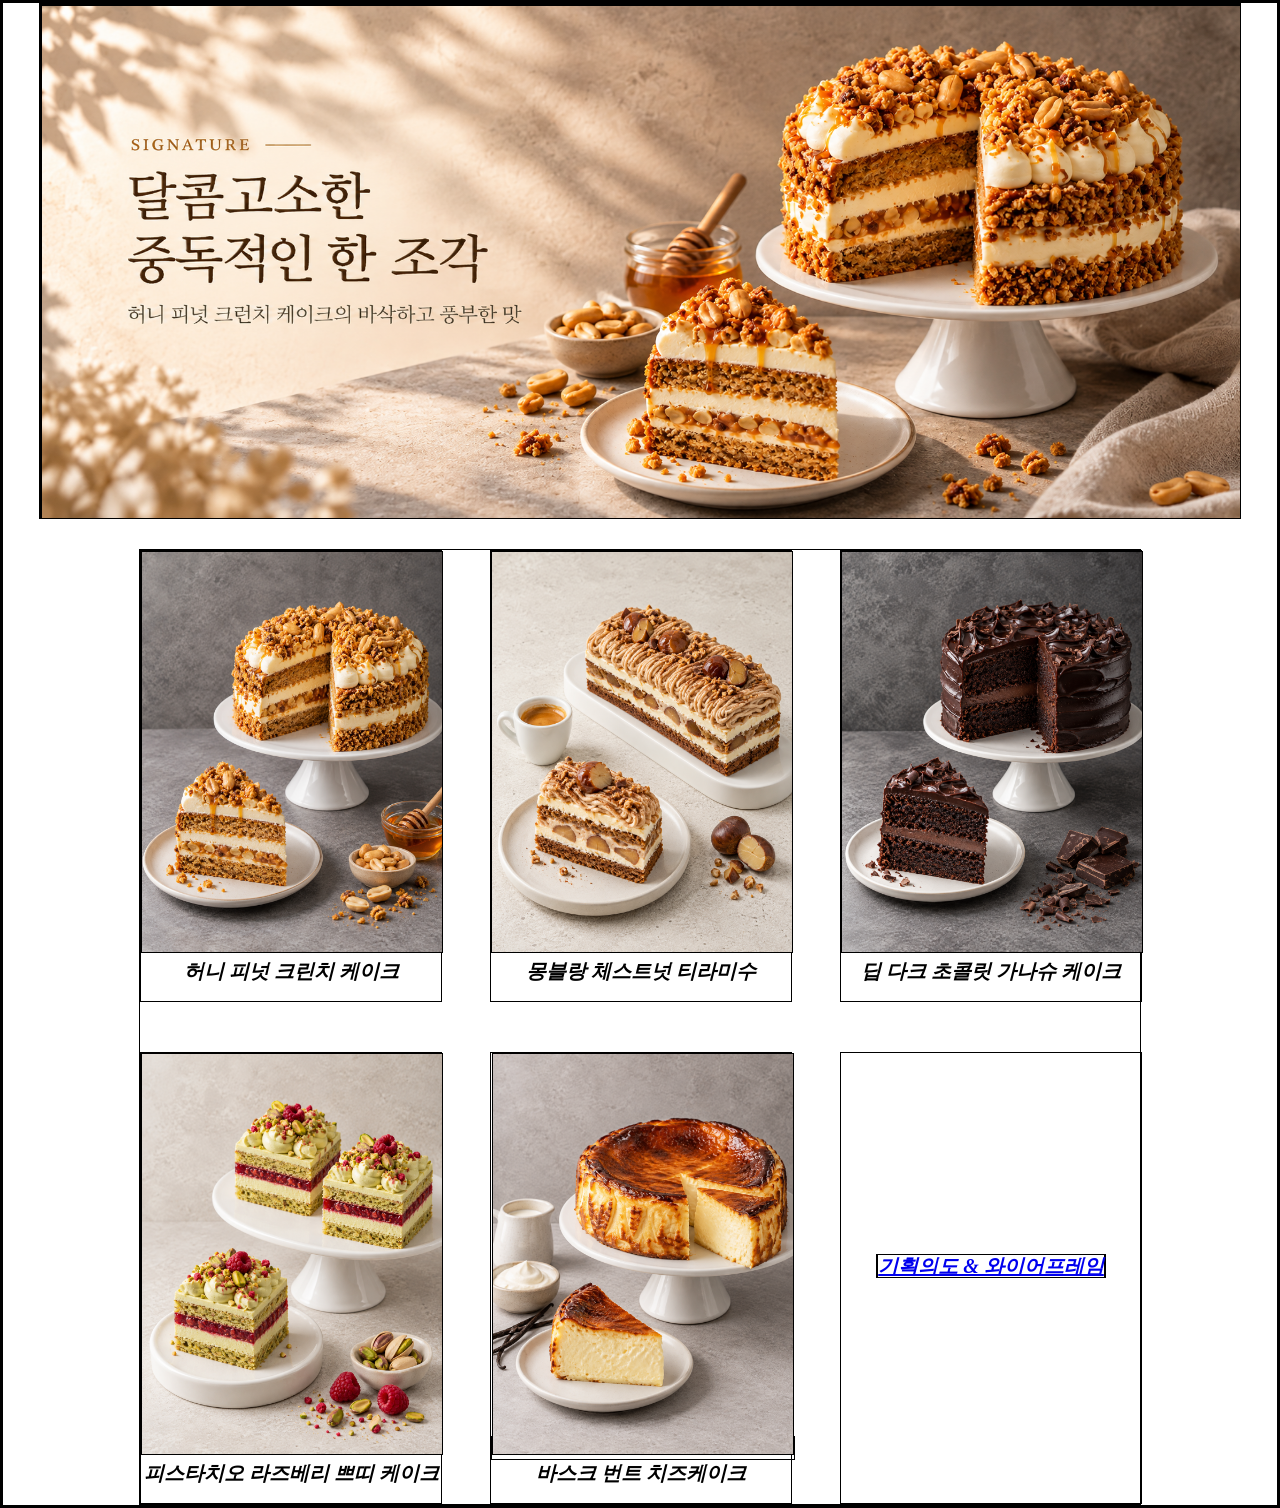
==== menu.html @ df5df7cb "dessert_page" ====
<!DOCTYPE html>
<html lang="en">
<head>
    <meta charset="UTF-8">
    <meta name="viewport" content="width=device-width, initial-scale=1.0">
    <title>Document</title>

    <style>

        *{
            border: 1px solid black;
        }

        body{
            text-align: center;
            background-color: white;
            margin: 0;
        }

        .container{
            display: flex;
            flex-direction: column;
            align-items: center;
            justify-content: center;

            gap: 30px;
        }

        .banner-image{
            width: 1200px;
            height: 514px;

            overflow: hidden;
        }

        .slide-track{
            display: flex;

            animation: slide 20s infinite;
        }

        .item-grid{
            display: grid;
            grid-template-columns: repeat(3,300px);
            gap: 50px;
        }
        .item > a{
            width: 100%;
            height: 100%;
        }

        .item img{
            width: 100%;
            height: 400px;
            /* transition: 0.2s; */
        }
        /* .item img:hover{
            transform: scale(1.1);
        } */

        .item{
            /* background-color: white; */
            color: black;

            width: 300px;
            height: 450px;

            font-weight: bold;
            font-size: 20px;
            font-style: italic;
            transition: 0.2s;
        }

        .item:hover{
            transform: scale(1.1);
        }

        .slide-track > img{
            width: 1200px;
            height: 514px;

            flex-shrink: 0;

            object-fit: cover;
        }

        @keyframes slide{
            0%, 15%{
                transform: translateX(0);
            }

            20%, 35%{
                transform: translateX(-1200px);
            }

            40%, 55%{
                transform: translateX(-2400px);
            }

            60%, 75%{
                transform: translateX(-3600px);
            }

            80%, 95%{
                transform: translateX(-4800px);
            }

            100%{
                transform: translateX(0);
            }
        }

</style>
</head>

<body>

    <div class="container">

        <div class="banner-image">

            <div class="slide-track">
                <img src="img/banner/배너피넛.png" alt="허니 피넛 크런치 케이크">
                <img src="img/banner/배너넛.png" alt="몽블랑 체스트넛 티라미수">
                <img src="img/banner/배너초코.png" alt="딥 다크 초콜릿 가나슈 케이크">
                <img src="img/banner/배너피스타치오.png" alt="피스타치오 라즈베리 쁘띠 케이크">
                <img src="img/banner/배너치즈.png" alt="바스크 번트 치즈케이크">
            </div>

        </div>
        <div class="item-grid">
            <div class="item">
                <img src="img/items/peanut.png" alt="허니 피넛 크런치 케이크">
                허니 피넛 크린치 케이크
            </div>
            <div class="item">
                <img src="img/items/nut.png" alt="몽블랑 체스트넛 티라미수">
                몽블랑 체스트넛 티라미수
            </div>
            <div class="item">
                <img src="img/items/chocolate.png" alt="딥 다크 초콜릿 가나슈 케이크">
                딥 다크 초콜릿 가나슈 케이크
            </div>
            <div class="item">
                <img src="img/items/pistachio.png" alt="피스타치오 라즈베리 쁘띠 케이크">
                피스타치오 라즈베리 쁘띠 케이크
            </div>
            <div class="item">
                <a href="detail.html"><img src="img/items/cheeze.png" alt="바스크 번트 치즈케이크"></a>
                바스크 번트 치즈케이크
            </div>
            <div class="item">
                <span style="position: relative; top:200px;"><a href="wire.html">기획의도 & 와이어프레임</a></span>
            </div>
            
        </div>

    </div>

</body>
</html>
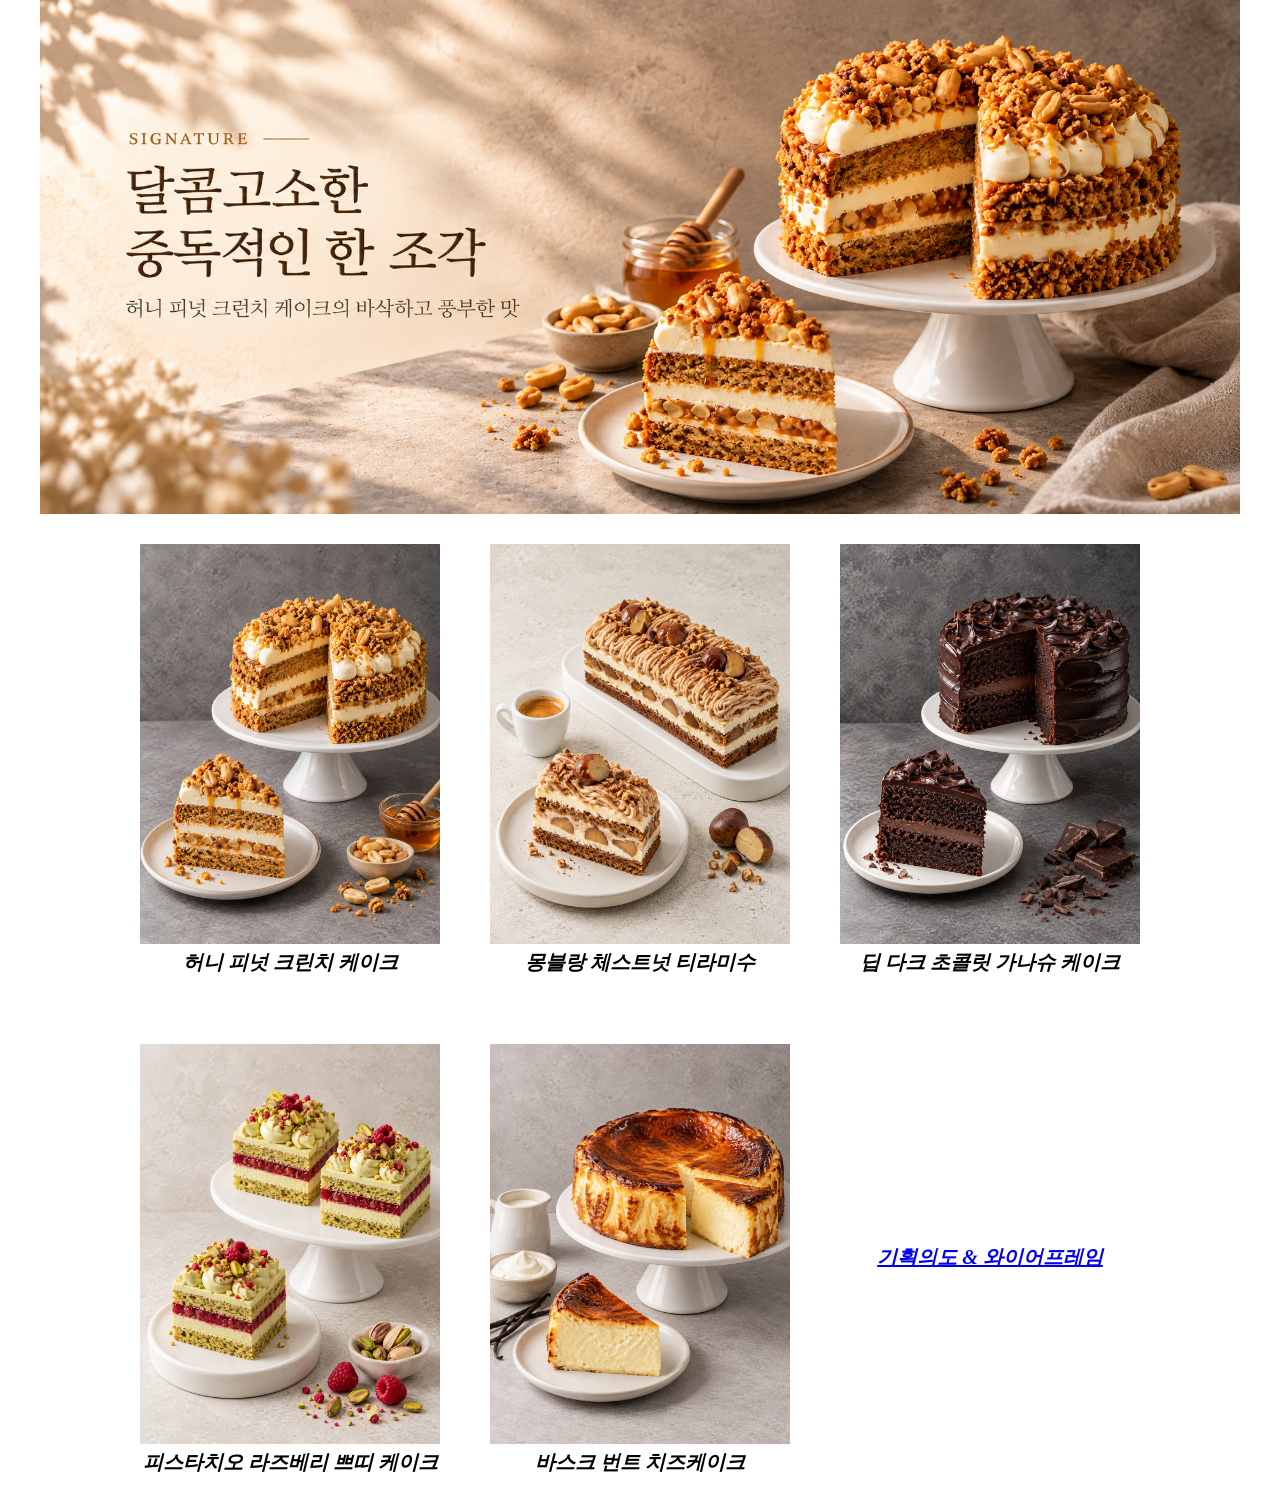
==== commit ee981fad: "delete border" ====
--- a/menu.html
+++ b/menu.html
@@ -8,7 +8,7 @@
     <style>
 
         *{
-            border: 1px solid black;
+            /* border: 1px solid black; */
         }
 
         body{
@@ -158,4 +158,4 @@
     </div>
 
 </body>
-</html>+</html>
